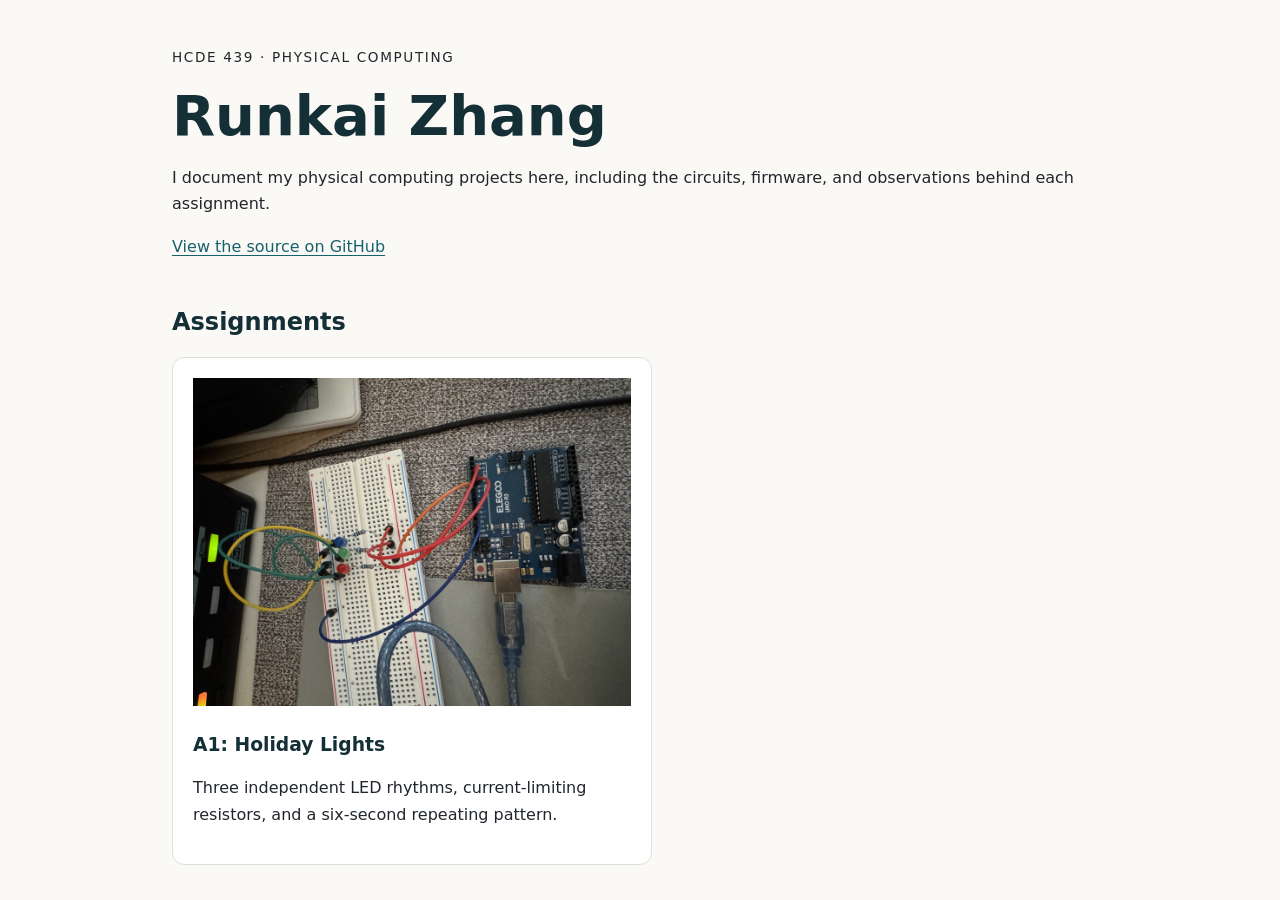
==== docs/index.html @ b22d2dca "Publish Runkai's HCDE 439 portfolio and migrate A1 holiday lights" ====
<!DOCTYPE html>
<html lang="en">
  <head>
    <meta charset="utf-8" />
    <meta name="viewport" content="width=device-width, initial-scale=1" />
    <meta name="description" content="Runkai Zhang's HCDE 439 physical computing portfolio." />
    <title>Runkai Zhang · HCDE 439</title>
    <link href="style.css" rel="stylesheet" />
  </head>
  <body>
    <header>
      <p class="eyebrow">HCDE 439 · Physical Computing</p>
      <h1>Runkai Zhang</h1>
      <p>I document my physical computing projects here, including the circuits, firmware, and observations behind each assignment.</p>
      <p><a href="https://github.com/runkaiz/hcde439">View the source on GitHub</a></p>
    </header>
    <main>
      <h2>Assignments</h2>
      <div class="grid">
        <article class="assignment">
          <a href="a1.html">
            <img src="projects/holiday-lights/circuit-photo.jpg" alt="My ELEGOO UNO R3 circuit with separate red, green, and blue LEDs." width="4032" height="3024" />
            <h3>A1: Holiday Lights</h3>
          </a>
          <p>Three independent LED rhythms, current-limiting resistors, and a six-second repeating pattern.</p>
        </article>
      </div>
    </main>
  </body>
</html>
---- docs/style.css ----
:root { color-scheme: light; font-family: system-ui, sans-serif; color: #20262c; background: #faf9f6; }
* { box-sizing: border-box; }
body { max-width: 1000px; padding: 2rem; margin: auto; line-height: 1.65; }
header { margin-bottom: 3rem; }
h1, h2, h3 { line-height: 1.2; color: #142f36; }
h1 { font-size: clamp(2rem, 5vw, 3.5rem); margin: .5rem 0 1rem; }
h2 { margin-top: 2.5rem; }
h3 { margin-top: 1.75rem; }
a { color: #17616c; text-underline-offset: .2em; }
a:hover { color: #94341b; }
a:focus-visible { outline: 3px solid #17616c; outline-offset: 4px; }
.eyebrow { font-size: .85rem; text-transform: uppercase; letter-spacing: .12em; }
.grid { display: grid; grid-template-columns: repeat(auto-fit, minmax(min(100%, 280px), 1fr)); gap: 1.5rem; }
.assignment { max-width: 480px; padding: 1.25rem; background: white; border: 1px solid #dce1de; border-radius: .75rem; }
.assignment img { aspect-ratio: 4 / 3; object-fit: cover; }
.assignment a { text-decoration: none; }
img, svg, video { display: block; max-width: 100%; height: auto; }
figure { margin: 2rem 0; }
figure img { margin: auto; }
figcaption { margin-top: .75rem; font-size: .9rem; color: #505c61; }
pre { overflow-x: auto; padding: 1.25rem; background: #e9eeeb; border-radius: .5rem; line-height: 1.5; }
code { font-size: .9em; }
table { display: block; overflow-x: auto; border-collapse: collapse; margin: 1.5rem 0; }
th, td { padding: .65rem; border-bottom: 1px solid #ced7d2; text-align: left; }
th { background: #edf1ee; }
footer { margin-top: 3rem; padding-top: 1rem; border-top: 1px solid #ced7d2; }
@media (max-width: 600px) { body { padding: 1.25rem; } th, td { padding: .45rem; font-size: .9rem; } }
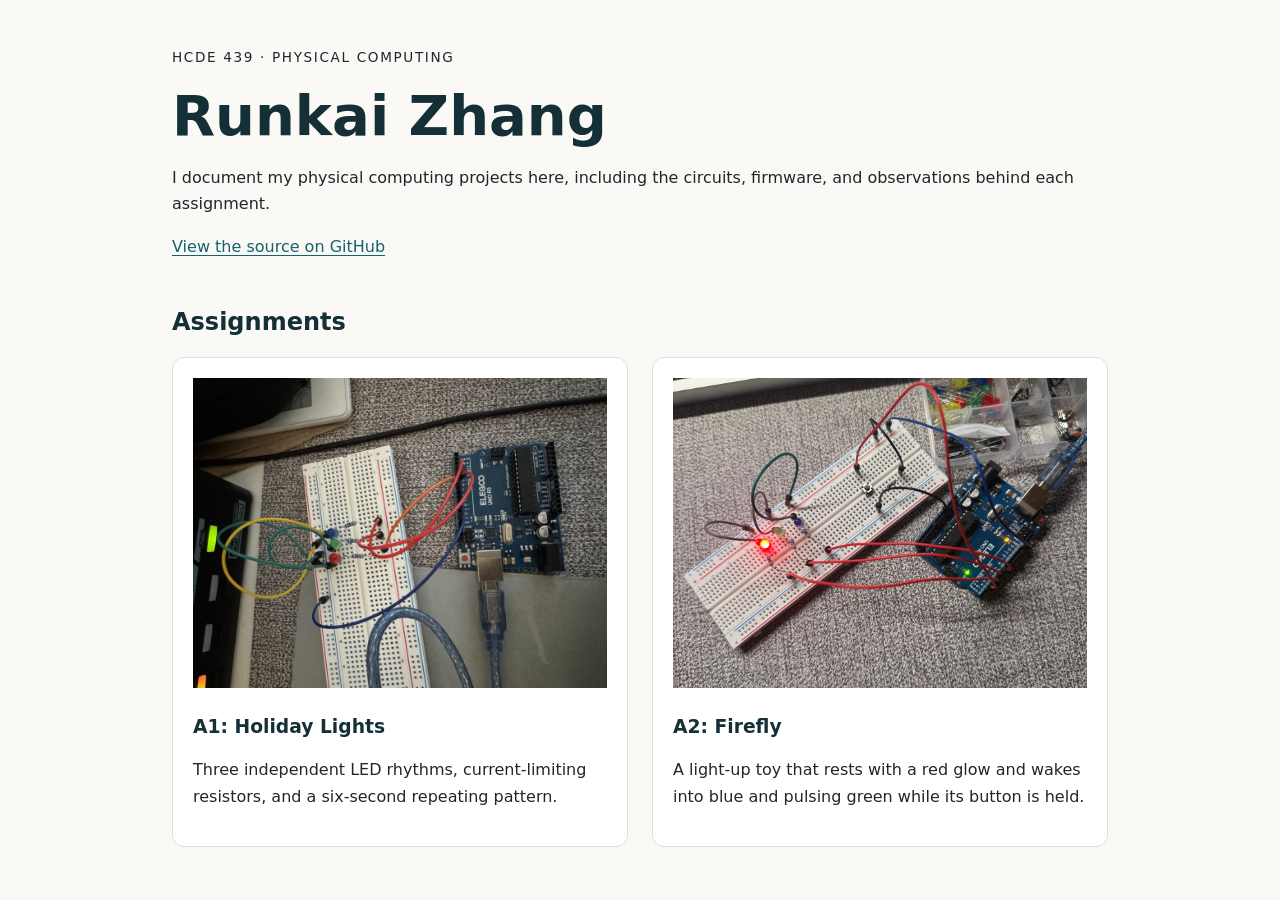
==== commit f1b53914: "Publish A2 Firefly light-up toy" ====
--- a/docs/index.html
+++ b/docs/index.html
@@ -24,6 +24,13 @@
           </a>
           <p>Three independent LED rhythms, current-limiting resistors, and a six-second repeating pattern.</p>
         </article>
+        <article class="assignment">
+          <a href="a2.html">
+            <img src="projects/firefly-toy/circuit-photo.jpg" alt="My Firefly toy circuit on a breadboard beside the ELEGOO UNO R3, with the red LED lit." width="1200" height="1600" />
+            <h3>A2: Firefly</h3>
+          </a>
+          <p>A light-up toy that rests with a red glow and wakes into blue and pulsing green while its button is held.</p>
+        </article>
       </div>
     </main>
   </body>
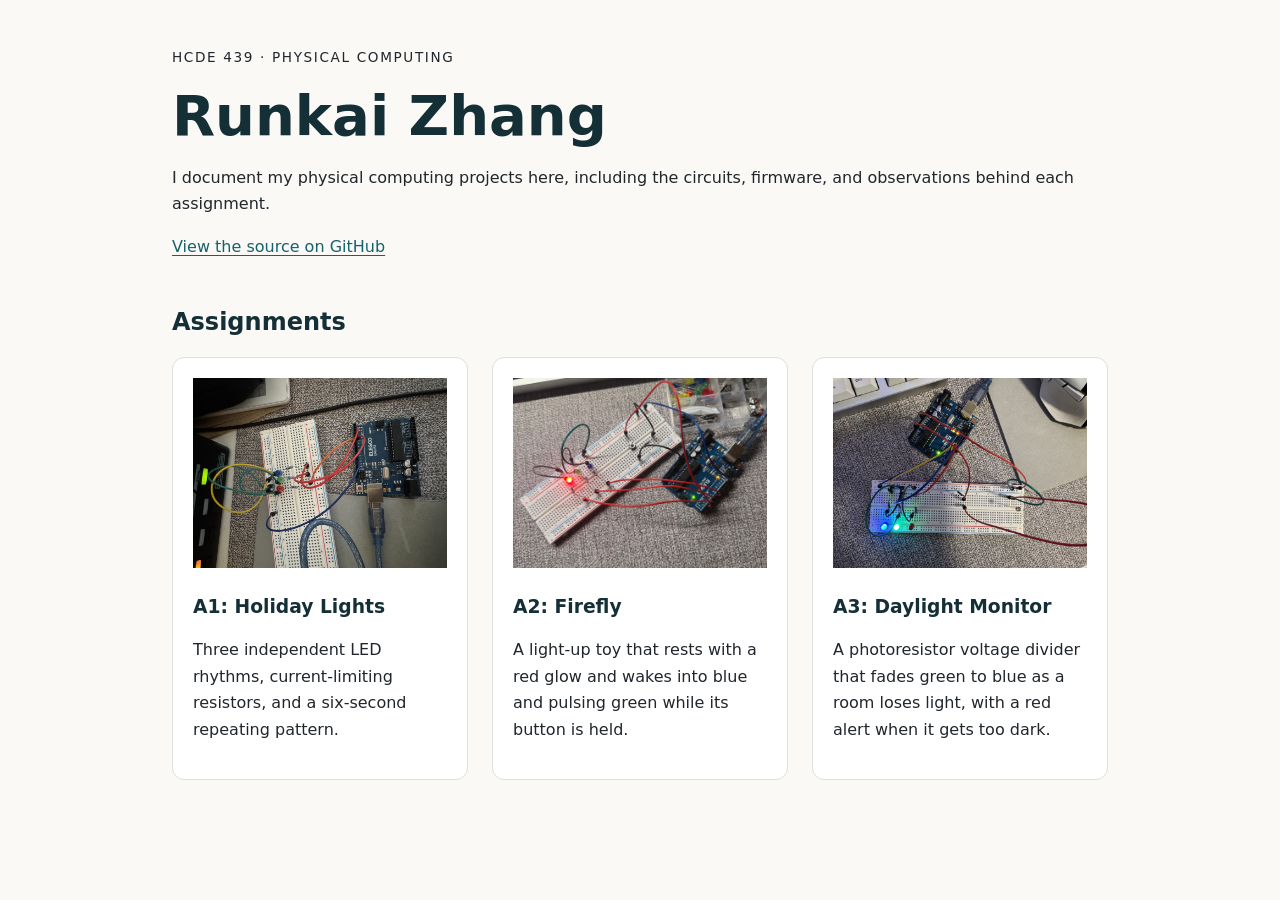
==== commit c8d34613: "Publish A3 Daylight Monitor" ====
--- a/docs/index.html
+++ b/docs/index.html
@@ -31,6 +31,13 @@
           </a>
           <p>A light-up toy that rests with a red glow and wakes into blue and pulsing green while its button is held.</p>
         </article>
+        <article class="assignment">
+          <a href="a3.html">
+            <img src="projects/daylight-monitor/circuit-photo.jpg" alt="My Daylight Monitor circuit on a breadboard beside the ELEGOO UNO R3, with the blue and green LEDs lit." width="1600" height="1200" />
+            <h3>A3: Daylight Monitor</h3>
+          </a>
+          <p>A photoresistor voltage divider that fades green to blue as a room loses light, with a red alert when it gets too dark.</p>
+        </article>
       </div>
     </main>
   </body>
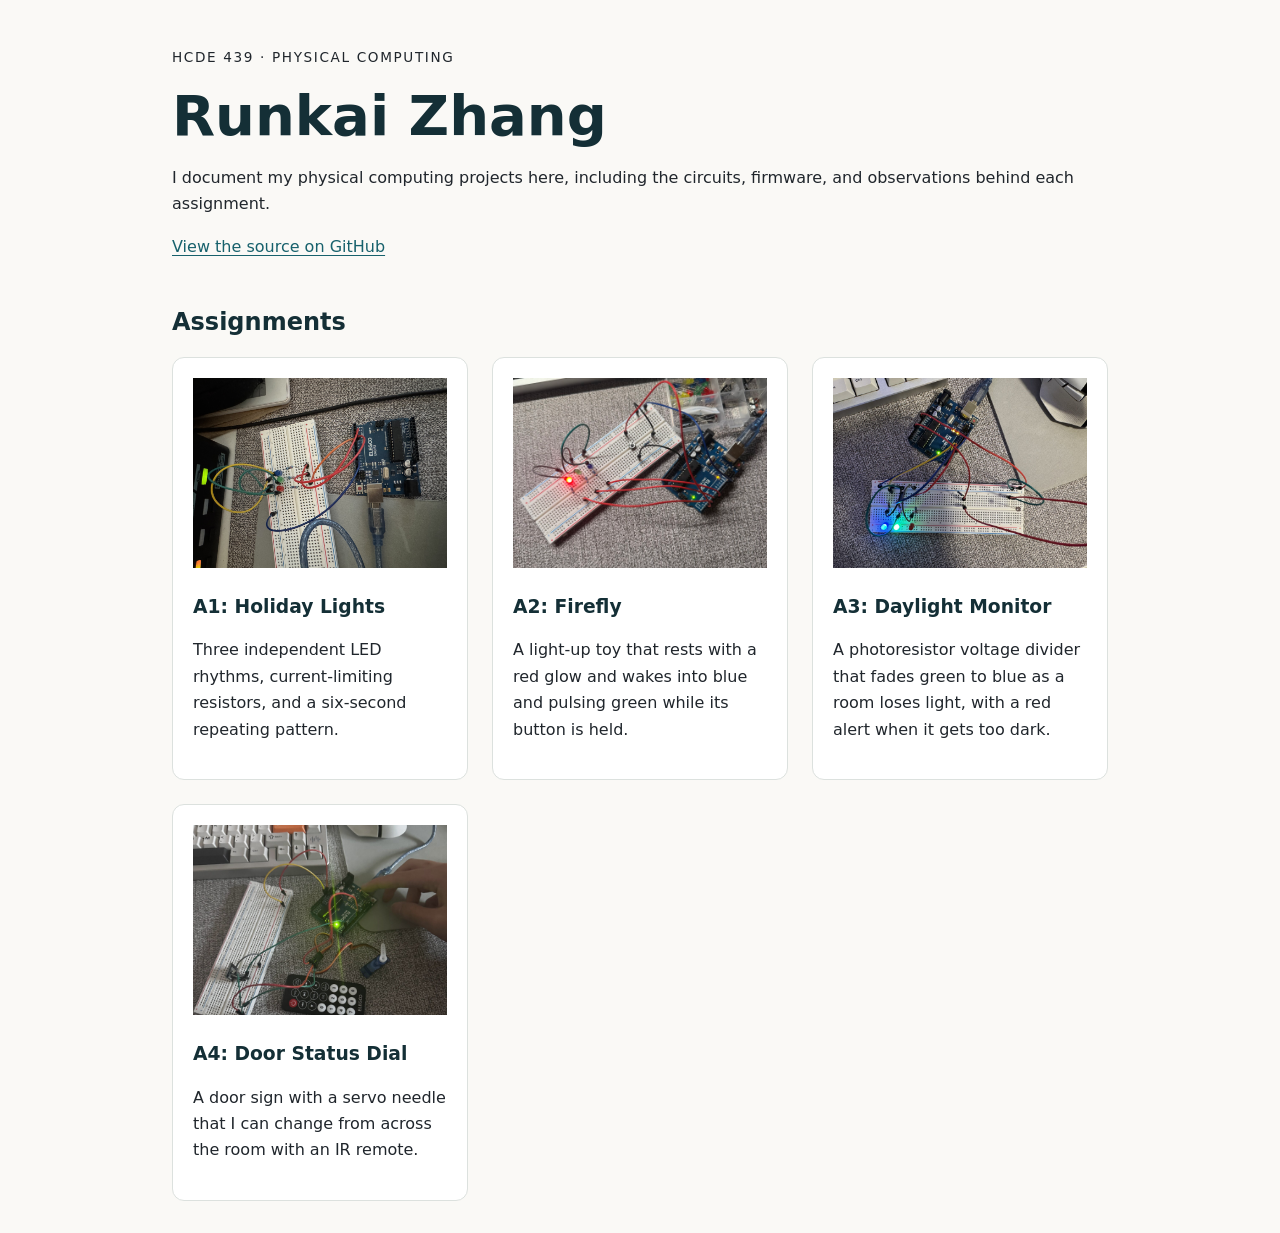
==== commit 65fc6390: "Add A4" ====
--- a/docs/index.html
+++ b/docs/index.html
@@ -38,6 +38,13 @@
           </a>
           <p>A photoresistor voltage divider that fades green to blue as a room loses light, with a red alert when it gets too dark.</p>
         </article>
+        <article class="assignment">
+          <a href="a4.html">
+            <img src="projects/door-dial/circuit-photo.jpg" alt="My Door Status Dial circuit on a desk, with the ELEGOO UNO R3, a breadboard holding the IR receiver, an SG90 servo, and the remote." width="1400" height="1520" />
+            <h3>A4: Door Status Dial</h3>
+          </a>
+          <p>A door sign with a servo needle that I can change from across the room with an IR remote.</p>
+        </article>
       </div>
     </main>
   </body>
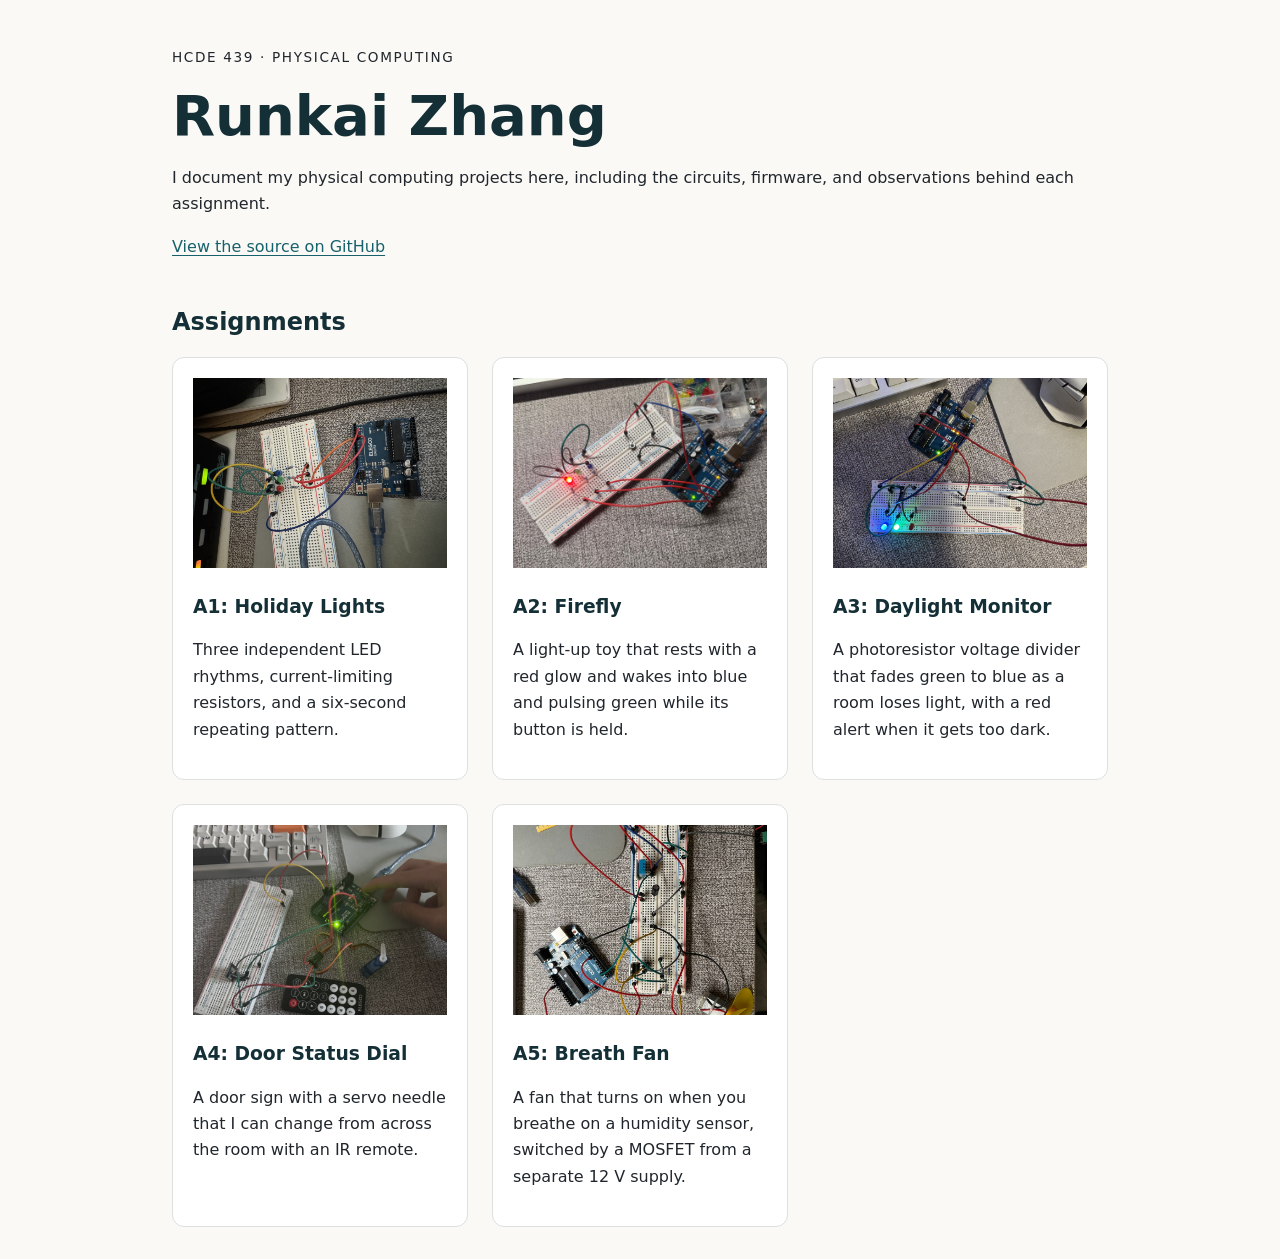
==== commit 96166835: "A5" ====
--- a/docs/index.html
+++ b/docs/index.html
@@ -45,6 +45,13 @@
           </a>
           <p>A door sign with a servo needle that I can change from across the room with an IR remote.</p>
         </article>
+        <article class="assignment">
+          <a href="a5.html">
+            <img src="projects/breath-fan/circuit-photo.jpg" alt="My Breath Fan circuit on a breadboard beside the ELEGOO UNO R3, with the DC motor and yellow fan blade at the bottom right." width="960" height="1280" />
+            <h3>A5: Breath Fan</h3>
+          </a>
+          <p>A fan that turns on when you breathe on a humidity sensor, switched by a MOSFET from a separate 12 V supply.</p>
+        </article>
       </div>
     </main>
   </body>
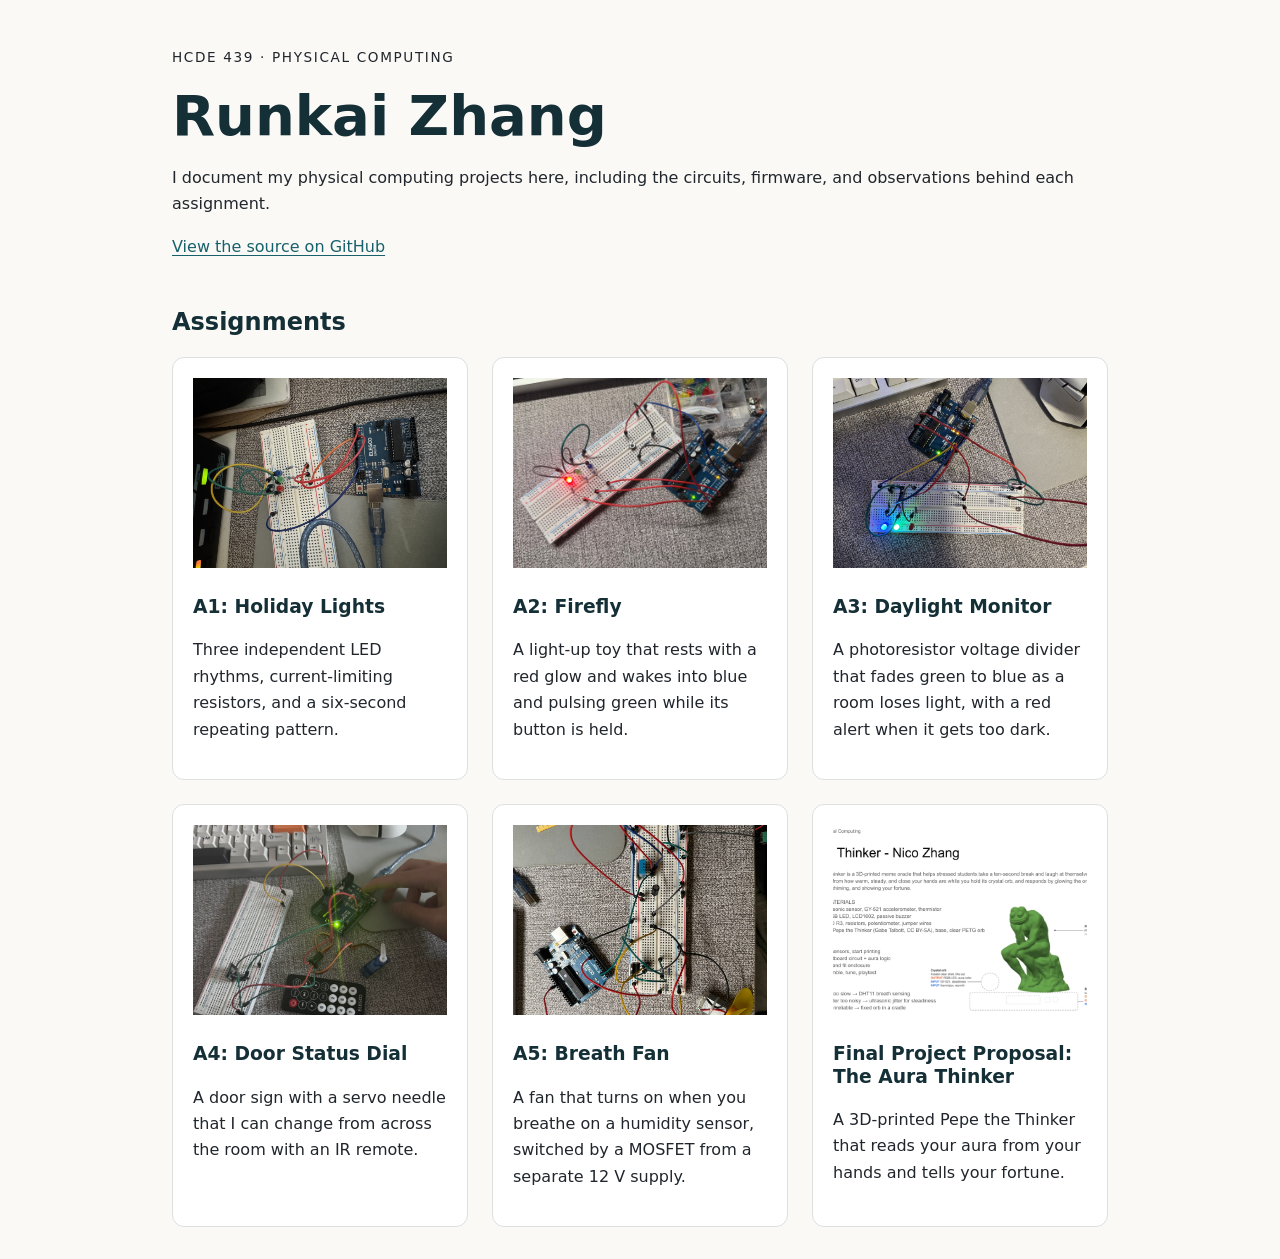
==== commit d269cbfc: "Publish final project proposal: The Aura Thinker" ====
--- a/docs/index.html
+++ b/docs/index.html
@@ -52,6 +52,13 @@
           </a>
           <p>A fan that turns on when you breathe on a humidity sensor, switched by a MOSFET from a separate 12 V supply.</p>
         </article>
+        <article class="assignment">
+          <a href="final-proposal.html">
+            <img src="projects/aura-thinker/slide.png" alt="My final project proposal slide for The Aura Thinker, with a render of the Pepe the Thinker model." width="960" height="540" />
+            <h3>Final Project Proposal: The Aura Thinker</h3>
+          </a>
+          <p>A 3D-printed Pepe the Thinker that reads your aura from your hands and tells your fortune.</p>
+        </article>
       </div>
     </main>
   </body>
